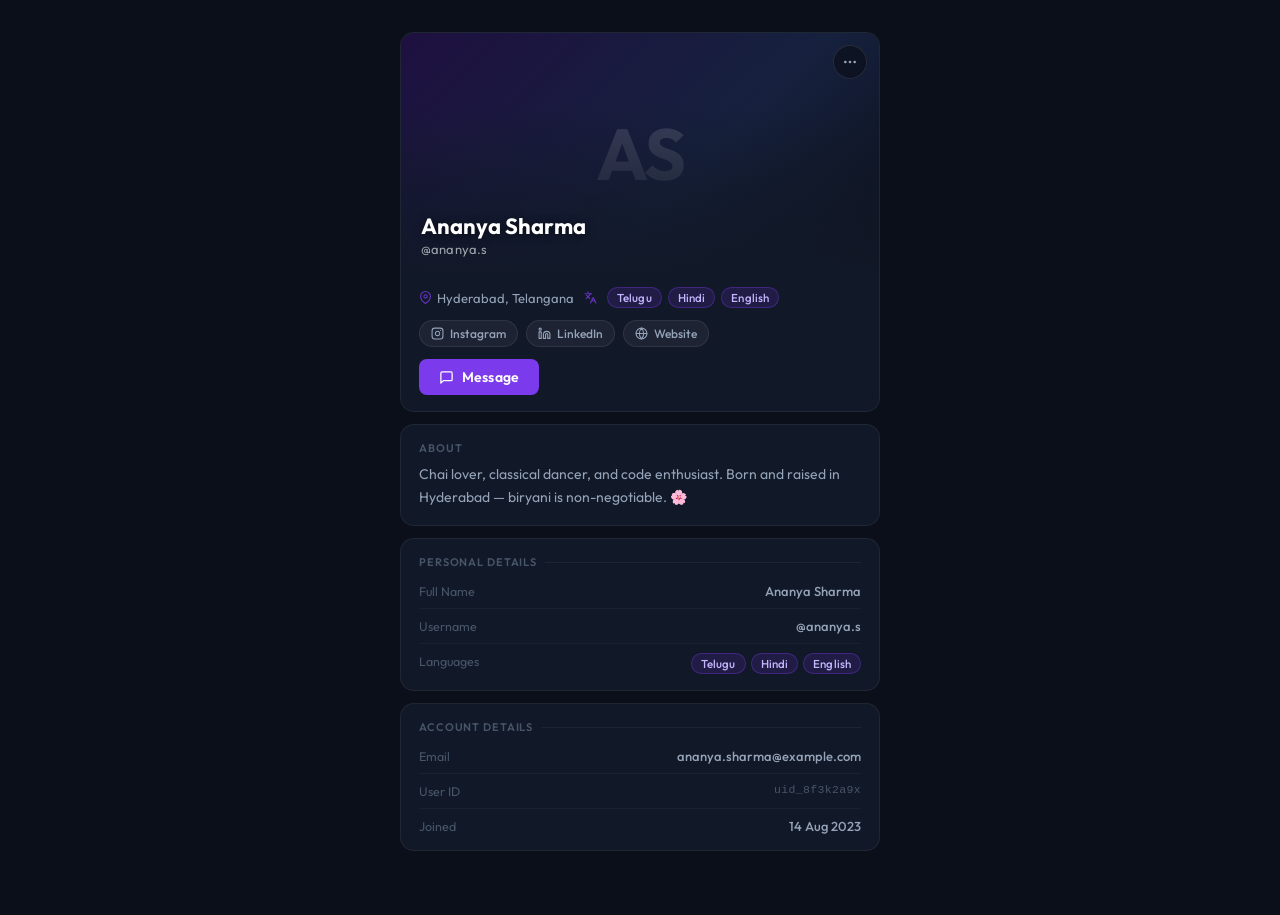
==== test_profile/user-profile.html @ b74aacae "Add files via upload" ====
<!DOCTYPE html>
<html lang="en">
<head>
  <meta charset="UTF-8" />
  <meta name="viewport" content="width=device-width, initial-scale=1.0"/>
  <title>Vaani – User Profile</title>
  <link href="https://fonts.googleapis.com/css2?family=Outfit:wght@300;400;500;600;700&display=swap" rel="stylesheet"/>
  <link rel="stylesheet" href="user-profile.css"/>
</head>
<body>
  <div id="profile-root"></div>
  <script src="user-profile.js"></script>
  <script>
    const demoUser = {
      name: "Ananya Sharma",
      username: "ananya.s",
      email: "ananya.sharma@example.com",
      uid: "uid_8f3k2a9x",
      languages: ["Telugu", "Hindi", "English"],
      avatarUrl: "",
      city: "Hyderabad",
      state: "Telangana",
      joinedDate: "2023-08-14",
      bio: "Chai lover, classical dancer, and code enthusiast. Born and raised in Hyderabad — biryani is non-negotiable. 🌸",
      links: {
        instagram: "https://instagram.com/ananya.s",
        linkedin: "https://linkedin.com/in/ananya-sharma",
        website: "https://ananyasharma.dev"
      }
    };
    renderUserProfile(demoUser);
  </script>
</body>
</html>
---- test_profile/user-profile.css ----
*, *::before, *::after { box-sizing: border-box; margin: 0; padding: 0; }

:root {
  --bg:          #0b0f19;
  --card:        #111827;
  --card-border: rgba(255,255,255,0.06);
  --accent:      #7c3aed;
  --accent-soft: rgba(124,58,237,0.18);
  --accent-glow: rgba(124,58,237,0.35);
  --text-pri:    #f1f5f9;
  --text-sec:    #94a3b8;
  --text-muted:  #475569;
  --tag-bg:      rgba(124,58,237,0.15);
  --tag-border:  rgba(124,58,237,0.35);
  --danger:      #ef4444;
  --warn:        #f59e0b;
  --radius:      14px;
  --radius-sm:   8px;
  --transition:  0.2s ease;
}

body {
  background: var(--bg);
  font-family: 'Outfit', sans-serif;
  color: var(--text-pri);
  min-height: 100vh;
  display: flex;
  justify-content: center;
  align-items: flex-start;
  padding: 32px 16px 64px;
}

/* ── Container ── */
#profile-root { width: 100%; max-width: 480px; }

.vp-wrapper {
  display: flex;
  flex-direction: column;
  gap: 12px;
}

/* ── Glass Card base ── */
.glass-card {
  background: var(--card);
  border: 1px solid var(--card-border);
  border-radius: var(--radius);
  overflow: hidden;
}

/* ══════════════════════════════
   PROFILE HERO CARD
══════════════════════════════ */
.vp-hero {
  position: relative;
}

.vp-hero__img-wrap {
  position: relative;
  height: 240px;
  overflow: hidden;
  background: linear-gradient(135deg, #1e1040 0%, #0b0f19 100%);
}

.vp-hero__img {
  width: 100%;
  height: 100%;
  object-fit: cover;
  display: block;
}

.vp-hero__initials {
  width: 100%;
  height: 100%;
  display: flex;
  align-items: center;
  justify-content: center;
  font-size: 72px;
  font-weight: 700;
  color: rgba(255,255,255,0.15);
  letter-spacing: -2px;
  user-select: none;
  background: linear-gradient(135deg, #1e1040 0%, #16213e 60%, #0b0f19 100%);
}

/* gradient overlay at bottom of image */
.vp-hero__overlay {
  position: absolute;
  inset: 0;
  background: linear-gradient(
    to bottom,
    transparent 30%,
    rgba(17,24,39,0.55) 65%,
    rgba(17,24,39,0.96) 100%
  );
}

/* name + username over image */
.vp-hero__identity {
  position: absolute;
  bottom: 16px;
  left: 20px;
  right: 20px;
}

.vp-hero__name {
  font-size: 22px;
  font-weight: 700;
  line-height: 1.2;
  color: #fff;
  text-shadow: 0 1px 8px rgba(0,0,0,0.6);
}

.vp-hero__username {
  font-size: 13px;
  font-weight: 400;
  color: rgba(255,255,255,0.6);
  margin-top: 2px;
  letter-spacing: 0.01em;
}

/* 3-dot menu btn */
.vp-hero__menu-btn {
  position: absolute;
  top: 12px;
  right: 12px;
  width: 34px;
  height: 34px;
  border-radius: 50%;
  background: rgba(11,15,25,0.65);
  backdrop-filter: blur(8px);
  border: 1px solid rgba(255,255,255,0.1);
  color: var(--text-sec);
  cursor: pointer;
  display: flex;
  align-items: center;
  justify-content: center;
  transition: background var(--transition), color var(--transition);
  z-index: 10;
}

.vp-hero__menu-btn:hover { background: rgba(124,58,237,0.3); color: #fff; }

/* ── Dropdown ── */
.vp-dropdown {
  position: absolute;
  top: 52px;
  right: 12px;
  width: 186px;
  background: #1a2235;
  border: 1px solid rgba(255,255,255,0.08);
  border-radius: var(--radius-sm);
  box-shadow: 0 16px 40px rgba(0,0,0,0.55);
  z-index: 50;
  overflow: hidden;
  opacity: 0;
  pointer-events: none;
  transform: translateY(-6px) scale(0.97);
  transition: opacity 0.18s ease, transform 0.18s ease;
}

.vp-dropdown.open {
  opacity: 1;
  pointer-events: auto;
  transform: translateY(0) scale(1);
}

.vp-dropdown__item {
  display: flex;
  align-items: center;
  gap: 10px;
  padding: 10px 14px;
  font-size: 13.5px;
  font-weight: 500;
  color: var(--text-sec);
  cursor: pointer;
  transition: background var(--transition), color var(--transition);
  border: none;
  background: none;
  width: 100%;
  text-align: left;
  font-family: 'Outfit', sans-serif;
}

.vp-dropdown__item:hover { background: rgba(255,255,255,0.05); color: var(--text-pri); }
.vp-dropdown__item.danger { color: #f87171; }
.vp-dropdown__item.danger:hover { background: rgba(239,68,68,0.1); color: #f87171; }
.vp-dropdown__item svg { opacity: 0.7; flex-shrink: 0; }
.vp-dropdown__item.danger svg { opacity: 1; }

.vp-dropdown__sep {
  height: 1px;
  background: rgba(255,255,255,0.06);
  margin: 2px 0;
}

/* ── Hero bottom row: meta + actions ── */
.vp-hero__bottom {
  padding: 14px 18px 16px;
  display: flex;
  flex-direction: column;
  gap: 12px;
}

.vp-meta {
  display: flex;
  flex-wrap: wrap;
  gap: 10px;
  align-items: center;
}

.vp-meta__item {
  display: flex;
  align-items: center;
  gap: 5px;
  font-size: 13px;
  color: var(--text-sec);
}

.vp-meta__item svg { color: var(--accent); opacity: 0.8; flex-shrink: 0; }

.vp-lang-list {
  display: flex;
  flex-wrap: wrap;
  gap: 6px;
  list-style: none;
}

.vp-lang-tag {
  padding: 2px 9px;
  font-size: 11.5px;
  font-weight: 500;
  background: var(--tag-bg);
  border: 1px solid var(--tag-border);
  border-radius: 20px;
  color: #c4b5fd;
  letter-spacing: 0.01em;
}

/* External links row */
.vp-links {
  display: flex;
  gap: 8px;
  align-items: center;
}

.vp-link-btn {
  display: flex;
  align-items: center;
  gap: 6px;
  padding: 5px 11px;
  border-radius: 20px;
  background: rgba(255,255,255,0.05);
  border: 1px solid rgba(255,255,255,0.08);
  color: var(--text-sec);
  font-size: 12px;
  font-weight: 500;
  font-family: 'Outfit', sans-serif;
  text-decoration: none;
  transition: background var(--transition), color var(--transition), border-color var(--transition);
}

.vp-link-btn:hover {
  background: var(--accent-soft);
  border-color: var(--tag-border);
  color: #c4b5fd;
}

.vp-link-btn svg { flex-shrink: 0; }

/* Actions row */
.vp-actions {
  display: flex;
  gap: 10px;
}

.btn-primary {
  display: inline-flex;
  align-items: center;
  gap: 8px;
  padding: 9px 20px;
  background: var(--accent);
  color: #fff;
  font-family: 'Outfit', sans-serif;
  font-size: 14px;
  font-weight: 600;
  border: none;
  border-radius: var(--radius-sm);
  cursor: pointer;
  transition: background var(--transition), box-shadow var(--transition), transform var(--transition);
  letter-spacing: 0.01em;
}

.btn-primary:hover {
  background: #6d28d9;
  box-shadow: 0 4px 18px var(--accent-glow);
  transform: translateY(-1px);
}

.btn-primary:active { transform: translateY(0); box-shadow: none; }

/* ══════════════════════════════
   BIO CARD
══════════════════════════════ */
.vp-bio {
  padding: 16px 18px;
}

.vp-bio__label {
  font-size: 11px;
  font-weight: 600;
  letter-spacing: 0.08em;
  text-transform: uppercase;
  color: var(--text-muted);
  margin-bottom: 8px;
}

.vp-bio__text {
  font-size: 14px;
  line-height: 1.65;
  color: var(--text-sec);
}

/* ══════════════════════════════
   DETAILS CARDS
══════════════════════════════ */
.vp-section {
  padding: 16px 18px;
}

.vp-section__title {
  font-size: 11px;
  font-weight: 600;
  letter-spacing: 0.08em;
  text-transform: uppercase;
  color: var(--text-muted);
  margin-bottom: 14px;
  display: flex;
  align-items: center;
  gap: 8px;
}

.vp-section__title::after {
  content: '';
  flex: 1;
  height: 1px;
  background: rgba(255,255,255,0.05);
}

.vp-field-list {
  display: flex;
  flex-direction: column;
  gap: 0;
}

.vp-field {
  display: flex;
  justify-content: space-between;
  align-items: flex-start;
  gap: 12px;
  padding: 9px 0;
  border-bottom: 1px solid rgba(255,255,255,0.04);
}

.vp-field:last-child { border-bottom: none; padding-bottom: 0; }
.vp-field:first-child { padding-top: 0; }

.vp-field__key {
  font-size: 12.5px;
  color: var(--text-muted);
  font-weight: 400;
  white-space: nowrap;
  flex-shrink: 0;
}

.vp-field__val {
  font-size: 13px;
  color: var(--text-sec);
  font-weight: 500;
  text-align: right;
  word-break: break-all;
}

.vp-field__val.uid {
  font-family: 'Courier New', monospace;
  font-size: 11.5px;
  color: var(--text-muted);
  letter-spacing: 0.03em;
}

/* Language tags inside field */
.vp-field__tags {
  display: flex;
  flex-wrap: wrap;
  gap: 5px;
  justify-content: flex-end;
}

/* Responsive */
@media (max-width: 400px) {
  .vp-hero__name { font-size: 19px; }
  .btn-primary { font-size: 13px; padding: 8px 16px; }
}
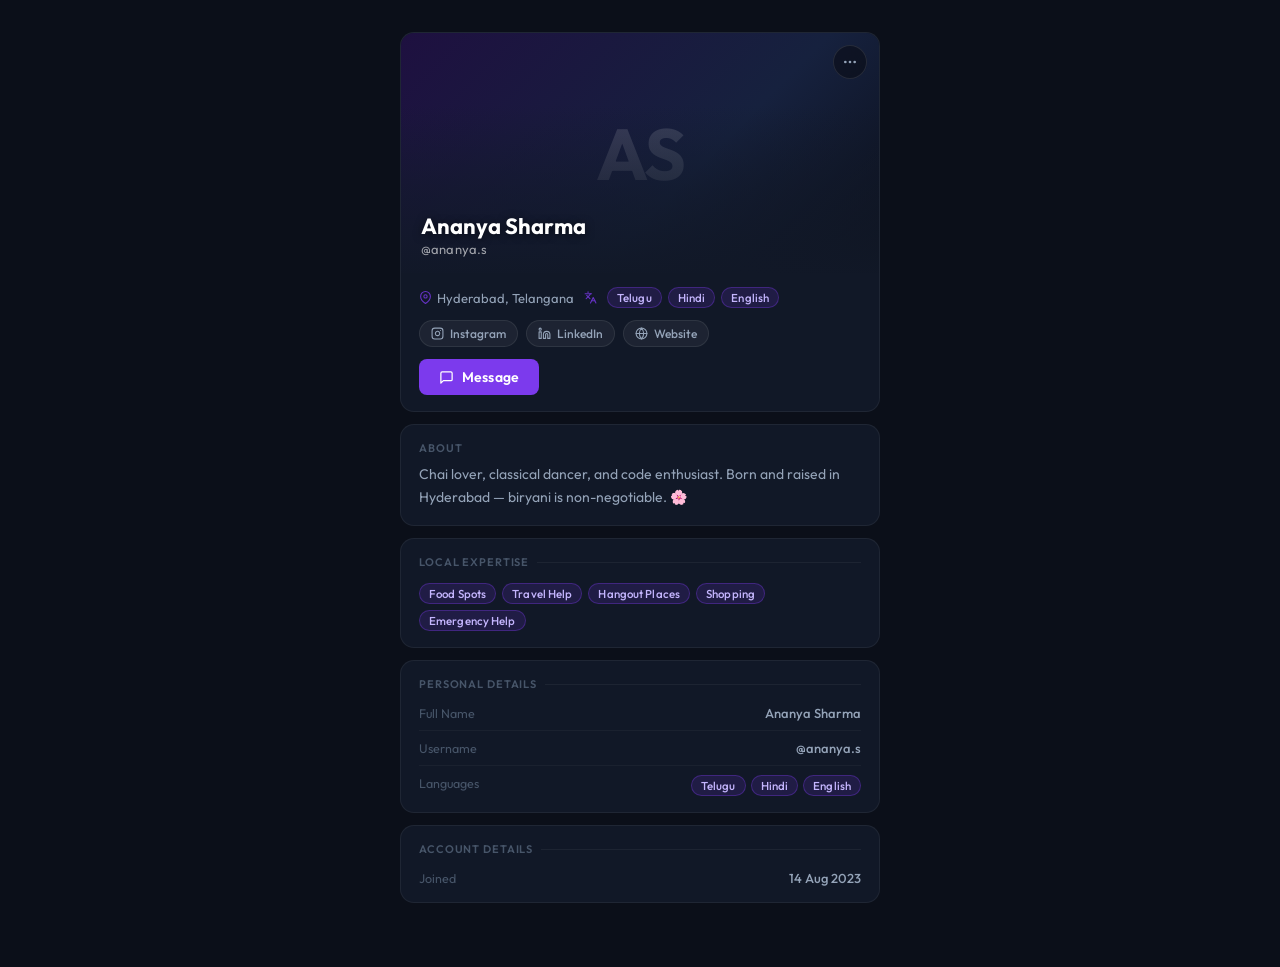
==== commit 8fba88a7: "Update profile UI to hide sensitive fields and add local expertise" ====
--- a/test_profile/user-profile.html
+++ b/test_profile/user-profile.html
@@ -1,34 +1,33 @@
-<!DOCTYPE html>
-<html lang="en">
-<head>
-  <meta charset="UTF-8" />
-  <meta name="viewport" content="width=device-width, initial-scale=1.0"/>
-  <title>Vaani – User Profile</title>
-  <link href="https://fonts.googleapis.com/css2?family=Outfit:wght@300;400;500;600;700&display=swap" rel="stylesheet"/>
-  <link rel="stylesheet" href="user-profile.css"/>
-</head>
-<body>
-  <div id="profile-root"></div>
-  <script src="user-profile.js"></script>
-  <script>
-    const demoUser = {
-      name: "Ananya Sharma",
-      username: "ananya.s",
-      email: "ananya.sharma@example.com",
-      uid: "uid_8f3k2a9x",
-      languages: ["Telugu", "Hindi", "English"],
-      avatarUrl: "",
-      city: "Hyderabad",
-      state: "Telangana",
-      joinedDate: "2023-08-14",
-      bio: "Chai lover, classical dancer, and code enthusiast. Born and raised in Hyderabad — biryani is non-negotiable. 🌸",
-      links: {
-        instagram: "https://instagram.com/ananya.s",
-        linkedin: "https://linkedin.com/in/ananya-sharma",
-        website: "https://ananyasharma.dev"
-      }
-    };
-    renderUserProfile(demoUser);
-  </script>
-</body>
+<!DOCTYPE html>
+<html lang="en">
+<head>
+  <meta charset="UTF-8" />
+  <meta name="viewport" content="width=device-width, initial-scale=1.0"/>
+  <title>Vaani – User Profile</title>
+  <link href="https://fonts.googleapis.com/css2?family=Outfit:wght@300;400;500;600;700&display=swap" rel="stylesheet"/>
+  <link rel="stylesheet" href="user-profile.css"/>
+</head>
+<body>
+  <div id="profile-root"></div>
+  <script src="user-profile.js"></script>
+  <script>
+    const demoUser = {
+      name: "Ananya Sharma",
+      username: "ananya.s",
+      languages: ["Telugu", "Hindi", "English"],
+      avatarUrl: "",
+      city: "Hyderabad",
+      state: "Telangana",
+      joinedDate: "2023-08-14",
+      bio: "Chai lover, classical dancer, and code enthusiast. Born and raised in Hyderabad — biryani is non-negotiable. 🌸",
+      localExpertise: ["Food Spots", "Travel Help", "Hangout Places", "Shopping", "Emergency Help"],
+      links: {
+        instagram: "https://instagram.com/ananya.s",
+        linkedin: "https://linkedin.com/in/ananya-sharma",
+        website: "https://ananyasharma.dev"
+      }
+    };
+    renderUserProfile(demoUser);
+  </script>
+</body>
 </html>
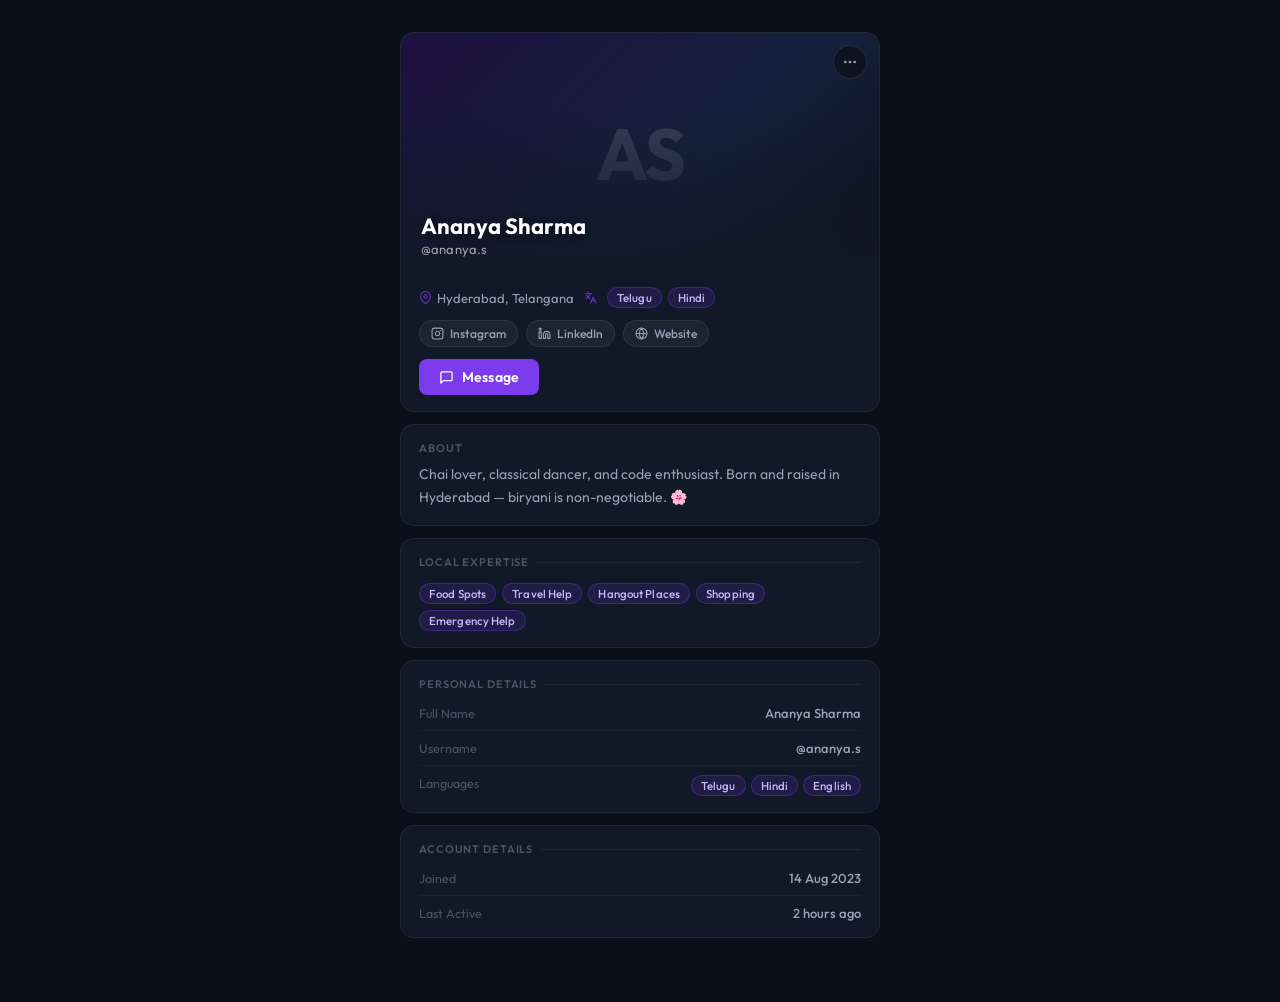
==== commit 2a53f1a5: "Refine user profile menu, language preview, and account details" ====
--- a/test_profile/user-profile.html
+++ b/test_profile/user-profile.html
@@ -14,11 +14,13 @@
     const demoUser = {
       name: "Ananya Sharma",
       username: "ananya.s",
+      fluentLanguages: ["Telugu", "Hindi"],
       languages: ["Telugu", "Hindi", "English"],
       avatarUrl: "",
       city: "Hyderabad",
       state: "Telangana",
       joinedDate: "2023-08-14",
+      lastActive: "2 hours ago",
       bio: "Chai lover, classical dancer, and code enthusiast. Born and raised in Hyderabad — biryani is non-negotiable. 🌸",
       localExpertise: ["Food Spots", "Travel Help", "Hangout Places", "Shopping", "Emergency Help"],
       links: {
@@ -30,4 +32,4 @@
     renderUserProfile(demoUser);
   </script>
 </body>
-</html>+</html>
